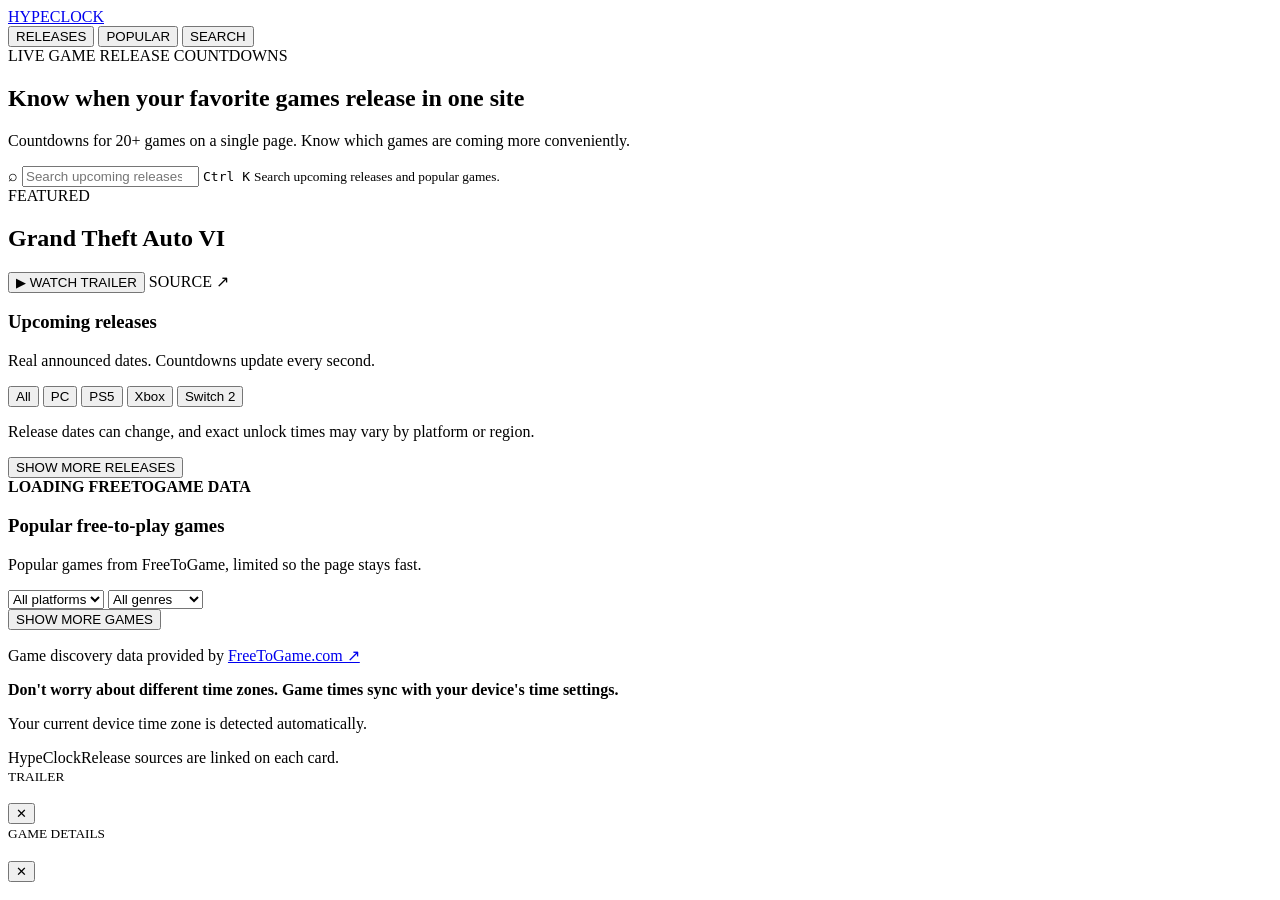
==== index.html @ dea6b1e2 "Add responsive HypeClock website" ====
<!doctype html>
<html lang="en">
<head>
<meta charset="utf-8">
<meta name="viewport" content="width=device-width,initial-scale=1,viewport-fit=cover">
<meta name="theme-color" content="#212023">
<title>HypeClock — Game Release Countdowns</title>
<meta name="description" content="Countdowns for upcoming games plus popular free-to-play games.">
<link rel="stylesheet" href="./styles.css">
</head>
<body>
<header class="topbar">
  <div class="wrap nav">
    <a class="brand" href="#top"><span class="logo"></span><span>HYPECLOCK</span></a>
    <nav>
      <button data-go="#releases">RELEASES</button>
      <button data-go="#popular">POPULAR</button>
      <button data-go="#search">SEARCH</button>
    </nav>
  </div>
</header>

<main id="top" class="wrap">
  <section class="hero">
    <div class="eyebrow">LIVE GAME RELEASE COUNTDOWNS</div>
    <h1>Know when your favorite games release in one site</h1>
    <p>Countdowns for 20+ games on a single page. Know which games are coming more conveniently.</p>
    <label class="search" id="search">
      <span>⌕</span>
      <input id="q" type="search" placeholder="Search upcoming releases or popular games…" autocomplete="off">
      <kbd>Ctrl K</kbd>
    </label>
    <small id="searchHint">Search upcoming releases and popular games.</small>
  </section>

  <section class="featured">
    <div class="decor d1"></div><div class="decor d2"></div><div class="decor d3"></div>
    <div class="featured-inner">
      <div class="pills">
        <span class="pill light">FEATURED</span>
        <span class="pill" id="featuredPlatforms"></span>
      </div>
      <h2 id="featuredTitle">Grand Theft Auto VI</h2>
      <p id="featuredDate"></p>
      <div class="timer" id="featuredTimer"></div>
      <div class="actions">
        <button class="primary" id="featuredTrailer">▶ WATCH TRAILER</button>
        <a class="secondary" id="featuredSource" target="_blank" rel="noopener">SOURCE ↗</a>
      </div>
    </div>
  </section>

  <section id="releases">
    <div class="section-head">
      <div><h3>Upcoming releases</h3><p>Real announced dates. Countdowns update every second.</p></div>
      <div class="filters" id="releaseFilters">
        <button class="active" data-filter="all">All</button>
        <button data-filter="PC">PC</button>
        <button data-filter="PlayStation 5">PS5</button>
        <button data-filter="Xbox Series X/S">Xbox</button>
        <button data-filter="Switch 2">Switch 2</button>
      </div>
    </div>
    <p class="note">Release dates can change, and exact unlock times may vary by platform or region.</p>
    <div class="release-grid" id="releaseGrid"></div>
    <div class="more-row"><button class="primary" id="releaseMore">SHOW MORE RELEASES</button></div>
  </section>

  <section id="popular">
    <div class="section-head">
      <div>
        <div class="api-line"><span id="apiDot"></span><b id="apiStatus">LOADING FREETOGAME DATA</b></div>
        <h3>Popular free-to-play games</h3>
        <p>Popular games from FreeToGame, limited so the page stays fast.</p>
      </div>
      <div class="api-controls">
        <select id="platform"><option value="all">All platforms</option><option value="windows">Windows</option><option value="browser">Browser</option></select>
        <select id="genre"><option value="">All genres</option><option>shooter</option><option>mmorpg</option><option>strategy</option><option>moba</option><option>racing</option><option>sports</option><option value="battle royale">battle royale</option></select>
      </div>
    </div>
    <div class="api-note" id="apiNote" hidden></div>
    <div class="popular-grid" id="popularGrid"><div class="skeleton"></div><div class="skeleton"></div><div class="skeleton"></div></div>
    <div class="more-row"><button class="primary" id="popularMore">SHOW MORE GAMES</button></div>
    <p class="credit">Game discovery data provided by <a href="https://www.freetogame.com/" target="_blank" rel="noopener">FreeToGame.com ↗</a></p>
  </section>

  <section class="timezone">
    <div><strong>Don't worry about different time zones. Game times sync with your device's time settings.</strong><p>Your current device time zone is detected automatically.</p></div>
    <span id="tz"></span>
  </section>
</main>

<footer class="wrap"><span>HypeClock</span><span>Release sources are linked on each card.</span></footer>

<div class="modal" id="trailerModal" aria-hidden="true">
  <div class="sheet">
    <div class="modal-head"><div><small>TRAILER</small><h3 id="trailerTitle"></h3></div><button data-close>✕</button></div>
    <div id="trailerBody"></div>
  </div>
</div>

<div class="modal" id="detailsModal" aria-hidden="true">
  <div class="sheet">
    <div class="modal-head"><div><small>GAME DETAILS</small><h3 id="detailsTitle"></h3></div><button data-close>✕</button></div>
    <div id="detailsBody"></div>
  </div>
</div>

<script src="./releases.js"></script>
<script src="./app.js"></script>
</body>
</html>
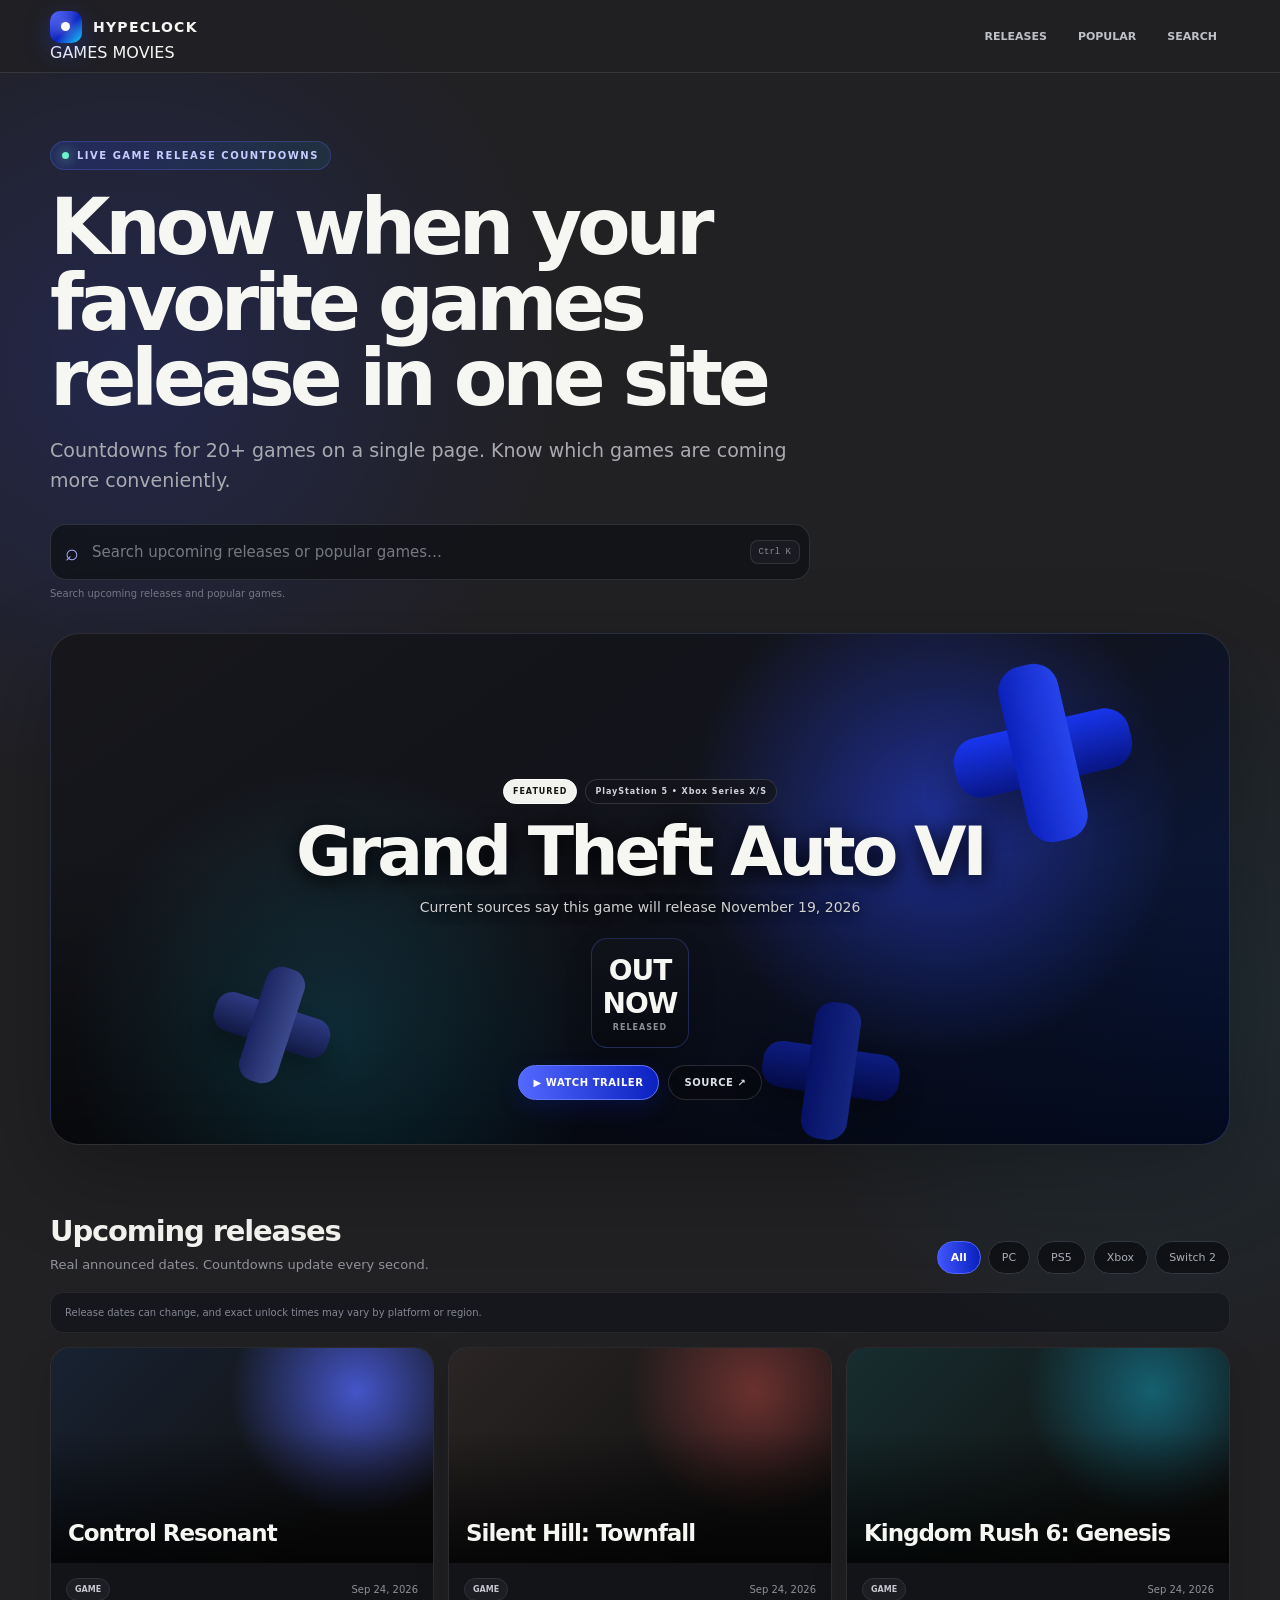
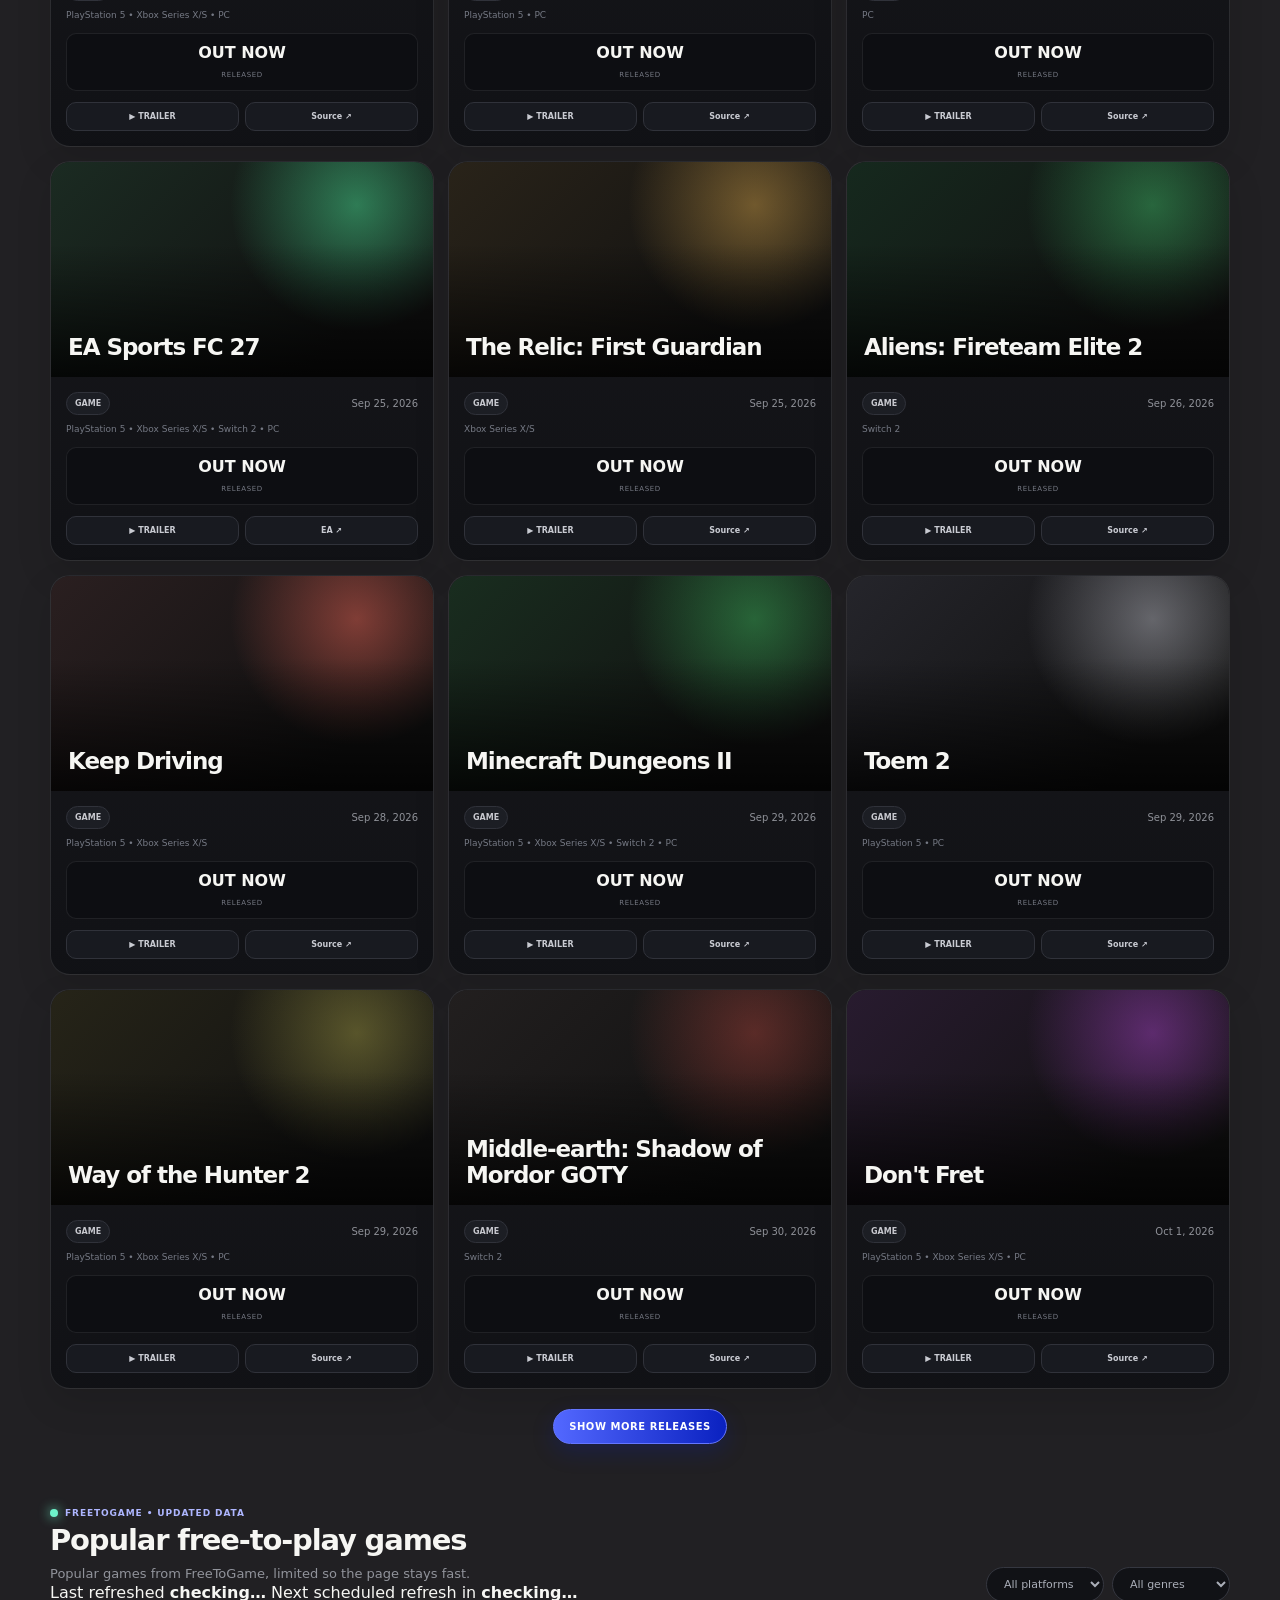
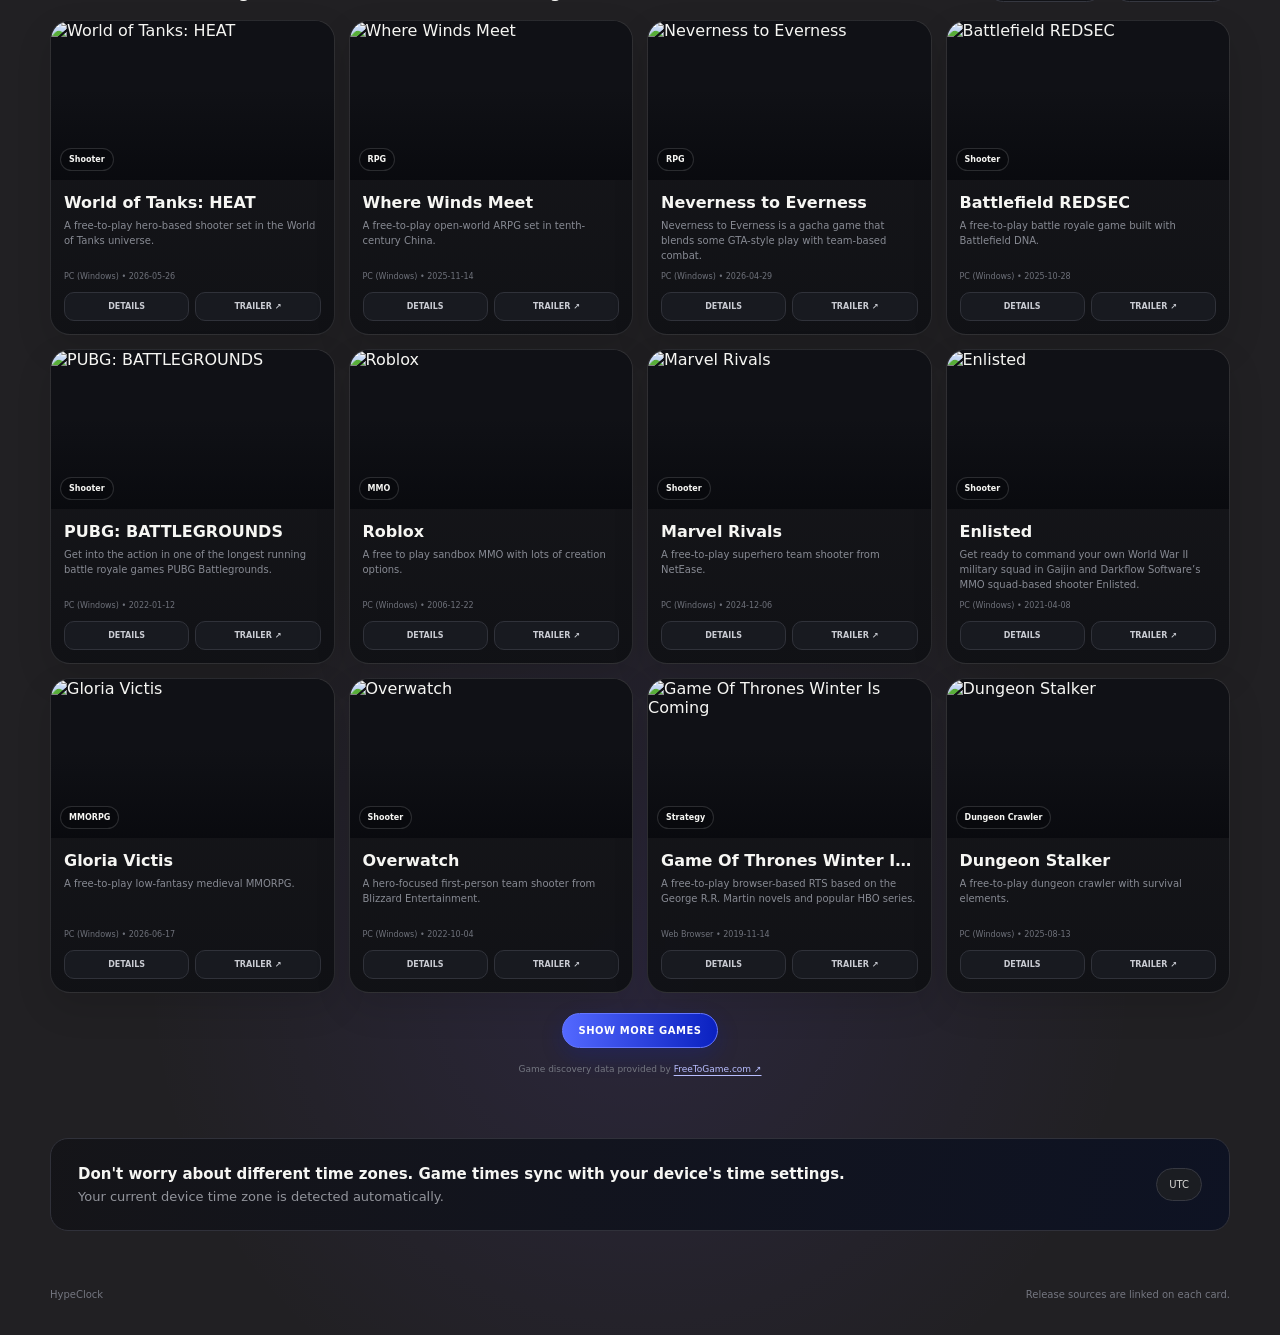
==== commit 8aea7dc0: "Add Games Movies navigation and refresh status" ====
--- a/index.html
+++ b/index.html
@@ -6,13 +6,21 @@
 <meta name="theme-color" content="#212023">
 <title>HypeClock — Game Release Countdowns</title>
 <meta name="description" content="Countdowns for upcoming games plus popular free-to-play games.">
+<link rel="icon" href="./favicon.svg" type="image/svg+xml">
 <link rel="stylesheet" href="./styles.css">
+<link rel="stylesheet" href="./enhancements.css">
 </head>
 <body>
 <header class="topbar">
   <div class="wrap nav">
-    <a class="brand" href="#top"><span class="logo"></span><span>HYPECLOCK</span></a>
-    <nav>
+    <div class="nav-identity">
+      <a class="brand" href="#top"><span class="logo"></span><span>HYPECLOCK</span></a>
+      <div class="section-switch" aria-label="HypeClock section">
+        <a class="active" href="./#top" aria-current="page">GAMES</a>
+        <a href="./movies/#top">MOVIES</a>
+      </div>
+    </div>
+    <nav class="local-nav">
       <button data-go="#releases">RELEASES</button>
       <button data-go="#popular">POPULAR</button>
       <button data-go="#search">SEARCH</button>
@@ -72,6 +80,10 @@
         <div class="api-line"><span id="apiDot"></span><b id="apiStatus">LOADING FREETOGAME DATA</b></div>
         <h3>Popular free-to-play games</h3>
         <p>Popular games from FreeToGame, limited so the page stays fast.</p>
+        <div class="refresh-status" id="refreshStatus" aria-live="polite">
+          <span>Last refreshed <b id="lastRefresh">checking…</b></span>
+          <span>Next scheduled refresh in <b id="nextRefresh">checking…</b></span>
+        </div>
       </div>
       <div class="api-controls">
         <select id="platform"><option value="all">All platforms</option><option value="windows">Windows</option><option value="browser">Browser</option></select>
@@ -108,5 +120,6 @@
 
 <script src="./releases.js"></script>
 <script src="./app.js"></script>
+<script src="./refresh.js"></script>
 </body>
 </html>
--- a/styles.css
+++ b/styles.css
@@ -0,0 +1,103 @@
+:root{
+  --bg:#212023;--panel:#15161a;--panel2:#1b1d24;--text:#f6f6f3;--muted:#9fa1a9;
+  --line:rgba(255,255,255,.105);--blue:#0A21C0;--blue2:#5368ff;--cyan:#18d4ff;--green:#6df2c9
+}
+*{box-sizing:border-box}
+html{scroll-behavior:smooth;scroll-padding-top:78px;background:var(--bg)}
+body{
+  margin:0;color:var(--text);font-family:Inter,ui-sans-serif,system-ui,-apple-system,BlinkMacSystemFont,"Segoe UI",sans-serif;
+  background:
+    radial-gradient(circle at 10% 8%,rgba(45,72,255,.18),transparent 27rem),
+    radial-gradient(circle at 90% 22%,rgba(24,212,255,.08),transparent 25rem),
+    radial-gradient(circle at 50% 92%,rgba(124,92,255,.11),transparent 31rem),
+    var(--bg);min-height:100vh;overflow-x:hidden
+}
+button,input,select{font:inherit}button{cursor:pointer}a{color:inherit;text-decoration:none}
+.wrap{width:min(1180px,calc(100% - 40px));margin:auto}
+.topbar{position:sticky;top:0;z-index:30;background:rgba(33,32,35,.84);backdrop-filter:blur(18px);border-bottom:1px solid var(--line)}
+.nav{height:72px;display:flex;align-items:center;justify-content:space-between;gap:18px}
+.brand{display:flex;align-items:center;gap:11px;font-size:14px;font-weight:900;letter-spacing:.09em}
+.logo{width:32px;height:32px;border-radius:10px;position:relative;background:linear-gradient(135deg,#5b6cff,#0A21C0 55%,#18d4ff);box-shadow:0 8px 26px rgba(45,72,255,.34)}
+.logo:after{content:"";position:absolute;width:9px;height:9px;border-radius:50%;background:#fff;left:11px;top:11px;box-shadow:0 0 14px #fff}
+nav{display:flex;gap:5px}nav button{border:1px solid transparent;background:transparent;color:#bfc1c8;border-radius:999px;padding:9px 12px;font-size:11px;font-weight:850}
+nav button:hover{border-color:#44464e;color:#fff;background:rgba(255,255,255,.03)}
+
+.hero{padding:68px 0 34px;max-width:980px}
+.eyebrow{display:inline-flex;align-items:center;gap:8px;padding:8px 11px;border:1px solid rgba(93,112,255,.28);border-radius:999px;background:linear-gradient(90deg,rgba(45,72,255,.18),rgba(24,212,255,.08));font-size:10px;font-weight:900;letter-spacing:.15em;color:#c7cbff}
+.eyebrow:before{content:"";width:7px;height:7px;border-radius:50%;background:var(--green);box-shadow:0 0 13px var(--green)}
+.hero h1{font-size:clamp(44px,6.4vw,78px);line-height:.97;letter-spacing:-.065em;margin:20px 0 18px;font-weight:690;text-wrap:balance}
+.hero>p{font-size:clamp(15px,1.8vw,19px);line-height:1.6;color:#aaaab1;max-width:740px;margin:0}
+.search{margin-top:28px;max-width:760px;display:flex;align-items:center;gap:11px;border:1px solid rgba(255,255,255,.12);background:rgba(13,14,18,.66);padding:8px 9px 8px 14px;border-radius:16px;transition:.2s}
+.search:focus-within{border-color:#5a6df0;box-shadow:0 0 0 4px rgba(83,104,255,.11)}
+.search>span{font-size:23px;color:#aeb6ff}.search input{flex:1;min-width:0;border:0;outline:0;background:transparent;color:#fff;padding:10px 2px;font-size:15px}.search input::placeholder{color:#767982}
+.search kbd{font-size:9px;color:#878a94;border:1px solid var(--line);border-radius:8px;padding:6px 8px;background:#191b21}
+#searchHint{display:block;margin-top:8px;color:#777a84;font-size:10px}
+
+.featured{position:relative;overflow:hidden;min-height:510px;border:1px solid var(--line);border-radius:29px;background:linear-gradient(145deg,#17171b,#11131a 50%,#071847);box-shadow:0 30px 90px rgba(0,0,0,.27)}
+.featured:before{content:"";position:absolute;inset:0;background:radial-gradient(circle at 75% 35%,rgba(45,72,255,.5),transparent 26%),radial-gradient(circle at 24% 78%,rgba(24,212,255,.15),transparent 27%),linear-gradient(180deg,transparent 43%,rgba(0,0,0,.58))}
+.decor{position:absolute;width:160px;height:54px;border-radius:22px;background:linear-gradient(180deg,#1a39ff,#07158a);box-shadow:0 20px 35px rgba(0,0,0,.32);opacity:.9}
+.decor:before{content:"";position:absolute;left:53px;top:-53px;width:54px;height:160px;border-radius:22px;background:linear-gradient(90deg,#0c22c7,#294aff)}
+.d1{right:9%;top:18%;transform:rotate(-13deg) scale(1.12)}.d2{left:12%;bottom:18%;transform:rotate(18deg) scale(.74);filter:grayscale(.6)}.d3{right:27%;bottom:9%;transform:rotate(8deg) scale(.86);filter:brightness(.55)}
+.featured-inner{position:relative;z-index:2;min-height:510px;padding:50px 30px 44px;display:flex;flex-direction:column;justify-content:flex-end;align-items:center;text-align:center}
+.pills{display:flex;gap:8px;justify-content:center;flex-wrap:wrap}.pill{font-size:8px;font-weight:900;letter-spacing:.12em;border:1px solid rgba(255,255,255,.13);background:rgba(20,21,26,.75);color:#d1d3dc;padding:7px 9px;border-radius:999px}.pill.light{background:#f2f2ef;color:#151515;border-color:#fff}
+.featured h2{font-size:clamp(40px,5.3vw,68px);letter-spacing:-.058em;line-height:1;margin:14px 0 13px;text-shadow:0 4px 22px #000}
+#featuredDate{margin:0 0 23px;color:#d1d1d0;font-size:14px;text-shadow:0 2px 12px #000}
+.timer{display:flex;gap:9px;justify-content:center;flex-wrap:wrap}
+.time{width:98px;padding:15px 10px;border-radius:16px;border:1px solid rgba(95,115,255,.27);background:linear-gradient(180deg,rgba(17,19,28,.92),rgba(8,10,16,.88));box-shadow:0 12px 28px rgba(0,0,0,.16)}
+.time b{display:block;font-size:28px;letter-spacing:-.04em;font-variant-numeric:tabular-nums}.time span{display:block;margin-top:3px;font-size:8px;letter-spacing:.13em;color:#8d8f97;font-weight:900;text-transform:uppercase}
+.actions{display:flex;gap:9px;justify-content:center;flex-wrap:wrap;margin-top:17px}
+.primary,.secondary{border-radius:999px;padding:11px 15px;font-size:10px;font-weight:900;letter-spacing:.055em}
+.primary{border:1px solid #6476ff;color:#fff;background:linear-gradient(90deg,#5368ff,#0A21C0);box-shadow:0 8px 22px rgba(10,33,192,.22)}
+.secondary{border:1px solid rgba(255,255,255,.14);background:rgba(8,9,13,.55);color:#dddfe6}.primary:hover,.secondary:hover{filter:brightness(1.12);transform:translateY(-1px)}
+
+.section-head{display:flex;justify-content:space-between;align-items:end;gap:20px;margin:64px 0 18px}
+.section-head h3{font-size:29px;letter-spacing:-.04em;margin:5px 0 0}.section-head p{font-size:13px;color:#91939b;margin:7px 0 0;line-height:1.5}
+.filters{display:flex;gap:7px;flex-wrap:wrap;justify-content:flex-end}.filters button,.api-controls select{border:1px solid #353740;background:#111216;color:#aaaeb8;border-radius:999px;padding:9px 13px;font-size:11px}
+.filters button.active{background:linear-gradient(90deg,#4157ff,#0A21C0);border-color:#5368ff;color:#fff;font-weight:850}
+.note,.api-note{margin:0 0 14px;padding:12px 14px;border-radius:13px;background:rgba(9,11,18,.4);border:1px solid rgba(255,255,255,.07);color:#858894;font-size:10px;line-height:1.5}
+
+.release-grid{display:grid;grid-template-columns:repeat(3,1fr);gap:14px}
+.release-card,.game-card{overflow:hidden;border-radius:20px;border:1px solid var(--line);background:linear-gradient(180deg,rgba(23,23,27,.97),rgba(16,17,21,.97));box-shadow:0 14px 36px rgba(0,0,0,.12);transition:.22s ease}
+.release-card:hover,.game-card:hover{transform:translateY(-5px);border-color:rgba(83,104,255,.48);box-shadow:0 22px 52px rgba(0,0,0,.22)}
+.cover{aspect-ratio:16/9;position:relative;display:flex;align-items:flex-end;padding:17px;overflow:hidden;background:radial-gradient(circle at 80% 20%,var(--b),transparent 36%),linear-gradient(135deg,var(--a),#111 78%)}
+.cover:after{content:"";position:absolute;inset:0;background:linear-gradient(to top,rgba(0,0,0,.78),transparent 62%)}.cover h4{position:relative;z-index:1;margin:0;font-size:23px;letter-spacing:-.045em}
+.card-body{padding:15px}.card-top{display:flex;align-items:center;justify-content:space-between;gap:10px;color:#8f9198;font-size:10px}.tag{font-size:8px;border:1px solid #30323a;background:#1c1e24;color:#c7c8ce;padding:6px 8px;border-radius:999px;font-weight:900}.platforms{margin-top:9px;color:#757984;font-size:9px;white-space:nowrap;overflow:hidden;text-overflow:ellipsis}
+.mini-timer{display:grid;grid-template-columns:repeat(4,1fr);gap:5px;margin-top:13px}.mini{padding:9px 4px;text-align:center;border:1px solid rgba(255,255,255,.08);background:#0d0e12;border-radius:10px}.mini b{display:block;font-size:16px}.mini span{font-size:7px;color:#767984;text-transform:uppercase;letter-spacing:.09em}
+.card-actions,.game-actions{display:grid;grid-template-columns:1fr 1fr;gap:6px;margin-top:11px}.card-actions button,.card-actions a,.game-actions button,.game-actions a{border:1px solid #30323a;background:#181a20;color:#c9cbd2;border-radius:10px;padding:9px 7px;text-align:center;font-size:8px;font-weight:900}.card-actions button:hover,.card-actions a:hover,.game-actions button:hover,.game-actions a:hover{border-color:#5368ff;background:#151d43;color:#fff}
+.more-row{display:flex;justify-content:center;margin-top:20px}
+
+.api-line{display:flex;align-items:center;gap:7px;font-size:9px;letter-spacing:.1em;color:#aeb6ff}.api-line span{width:8px;height:8px;border-radius:50%;background:#f1bd64;box-shadow:0 0 12px rgba(241,189,100,.7)}.api-line span.ok{background:var(--green);box-shadow:0 0 12px var(--green)}.api-controls{display:flex;gap:8px;flex-wrap:wrap}
+.popular-grid{display:grid;grid-template-columns:repeat(4,1fr);gap:14px}.thumb{position:relative;aspect-ratio:16/9;overflow:hidden;background:#101116}.thumb img{width:100%;height:100%;object-fit:cover;display:block;transition:.3s}.game-card:hover .thumb img{transform:scale(1.045)}.thumb:after{content:"";position:absolute;inset:0;background:linear-gradient(to top,rgba(7,8,12,.72),transparent 58%)}.genre{position:absolute;left:9px;bottom:9px;z-index:2;font-size:8px;font-weight:900;padding:6px 8px;border:1px solid rgba(255,255,255,.14);background:rgba(8,9,13,.78);border-radius:999px}
+.game-body{padding:13px}.game-body h4{font-size:16px;margin:0 0 6px;white-space:nowrap;overflow:hidden;text-overflow:ellipsis}.game-body p{font-size:10px;color:#878a93;line-height:1.5;margin:0;min-height:45px;display:-webkit-box;-webkit-line-clamp:3;-webkit-box-orient:vertical;overflow:hidden}.game-meta{margin-top:9px;color:#6e717a;font-size:8px}
+.skeleton{min-height:250px;border-radius:20px;border:1px solid var(--line);background:linear-gradient(110deg,#15161a 8%,#202127 18%,#15161a 33%);background-size:200% 100%;animation:shimmer 1.3s linear infinite}@keyframes shimmer{to{background-position:-200% 0}}
+.credit{text-align:center;color:#747781;font-size:9px;margin:16px 0 0}.credit a{color:#b8beff;text-decoration:underline;text-underline-offset:3px}
+
+.timezone{margin:64px 0 58px;padding:26px 27px;border-radius:18px;border:1px solid #30313a;background:linear-gradient(100deg,rgba(20,20,24,.95),rgba(13,18,35,.95));display:flex;gap:20px;align-items:center;justify-content:space-between}.timezone strong{display:block;font-size:15px}.timezone p{color:#92949b;font-size:13px;margin:6px 0 0}.timezone>span{border:1px solid #363841;background:#1b1d22;color:#d6d6d3;padding:10px 12px;border-radius:999px;font-size:10px;white-space:nowrap}
+footer{padding-bottom:35px;display:flex;justify-content:space-between;gap:16px;flex-wrap:wrap;color:#747680;font-size:10px}
+
+.modal{position:fixed;inset:0;z-index:80;display:none;align-items:center;justify-content:center;padding:18px;background:rgba(0,0,0,.82);backdrop-filter:blur(11px)}.modal.show{display:flex}.sheet{width:min(760px,100%);max-height:88vh;overflow:auto;border:1px solid #343641;border-radius:22px;background:#111216;padding:20px;box-shadow:0 28px 90px rgba(0,0,0,.58)}.modal-head{display:flex;justify-content:space-between;align-items:flex-start;gap:16px;margin-bottom:16px}.modal-head small{font-size:8px;color:#7f8aff;font-weight:900;letter-spacing:.14em}.modal-head h3{margin:3px 0 0;font-size:24px}.modal-head button{width:36px;height:36px;border-radius:50%;border:1px solid #393b45;background:#191a20;color:#fff}.video{position:relative;padding-top:56.25%;overflow:hidden;border-radius:14px;background:#050506}.video iframe{position:absolute;inset:0;width:100%;height:100%;border:0}.fallback{padding:24px;text-align:center;border:1px dashed #3c3e48;border-radius:14px;color:#9699a4;line-height:1.6}.detail-grid{display:grid;grid-template-columns:220px 1fr;gap:17px}.detail-grid img{width:100%;border-radius:13px}.detail-copy{color:#9ca0aa;font-size:12px;line-height:1.6}.detail-copy a{display:inline-block;margin-top:8px;padding:9px 12px;border-radius:999px;background:#1e33cc;border:1px solid #5368ff;color:#fff;font-size:9px;font-weight:900}
+
+@media(max-width:980px){.popular-grid{grid-template-columns:repeat(3,1fr)}}
+@media(max-width:850px){
+  .release-grid,.popular-grid{grid-template-columns:1fr 1fr}
+  .section-head{align-items:flex-start;flex-direction:column}.filters,.api-controls{justify-content:flex-start}
+}
+@media(max-width:620px){
+  html{scroll-padding-top:66px}.wrap{width:min(100% - 22px,1180px)}
+  .nav{height:64px}.brand{font-size:12px}.logo{width:28px;height:28px}.logo:after{left:10px;top:10px;width:8px;height:8px}
+  nav{gap:2px}nav button{font-size:9px;padding:8px 8px}nav button:nth-child(2){display:none}
+  .hero{padding:40px 0 24px}.eyebrow{font-size:8px;padding:7px 9px}.hero h1{font-size:clamp(37px,12vw,50px);line-height:1.01;margin-top:17px}.hero>p{font-size:14px}.search{margin-top:21px;padding:6px 8px 6px 11px}.search input{font-size:16px}.search kbd{display:none}
+  .featured{min-height:500px;border-radius:23px}.featured-inner{min-height:500px;padding:28px 13px 25px}.featured h2{font-size:clamp(36px,12vw,52px)}#featuredDate{font-size:12px;line-height:1.45;max-width:95%}
+  .timer{gap:7px;width:100%}.time{width:calc(50% - 4px);padding:13px 8px}.time b{font-size:24px}
+  .actions{width:100%}.actions>*{flex:1;min-width:0;padding-left:8px;padding-right:8px}.d1{right:-12%;top:17%;transform:rotate(-13deg) scale(.85)}.d2{display:none}.d3{right:6%;bottom:14%;transform:rotate(8deg) scale(.62)}
+  .section-head{margin:48px 0 15px}.section-head h3{font-size:24px}.section-head p{font-size:12px}
+  .filters{width:calc(100vw - 22px);overflow-x:auto;flex-wrap:nowrap;padding-bottom:4px;scrollbar-width:none}.filters::-webkit-scrollbar{display:none}.filters button{flex:0 0 auto}
+  .release-grid,.popular-grid{grid-template-columns:1fr;gap:12px}.release-card,.game-card{border-radius:18px}.cover h4{font-size:21px}
+  .api-controls{width:100%;display:grid;grid-template-columns:1fr 1fr}.api-controls select{width:100%;min-width:0}
+  .timezone{flex-direction:column;align-items:flex-start;padding:21px 18px;margin:52px 0 43px}.timezone strong{font-size:14px}.timezone p{font-size:12px}.timezone>span{white-space:normal;max-width:100%}
+  footer{font-size:9px;line-height:1.5}
+  .modal{align-items:flex-end;padding:8px}.sheet{width:100%;max-height:92dvh;border-radius:22px 22px 10px 10px;padding:17px 13px}.detail-grid{grid-template-columns:1fr}.detail-grid img{width:100%}
+}
+@media(max-width:380px){
+  nav button{font-size:8px;padding:7px 6px}.hero h1{font-size:35px}.actions{display:grid;grid-template-columns:1fr}.api-controls{grid-template-columns:1fr}
+}
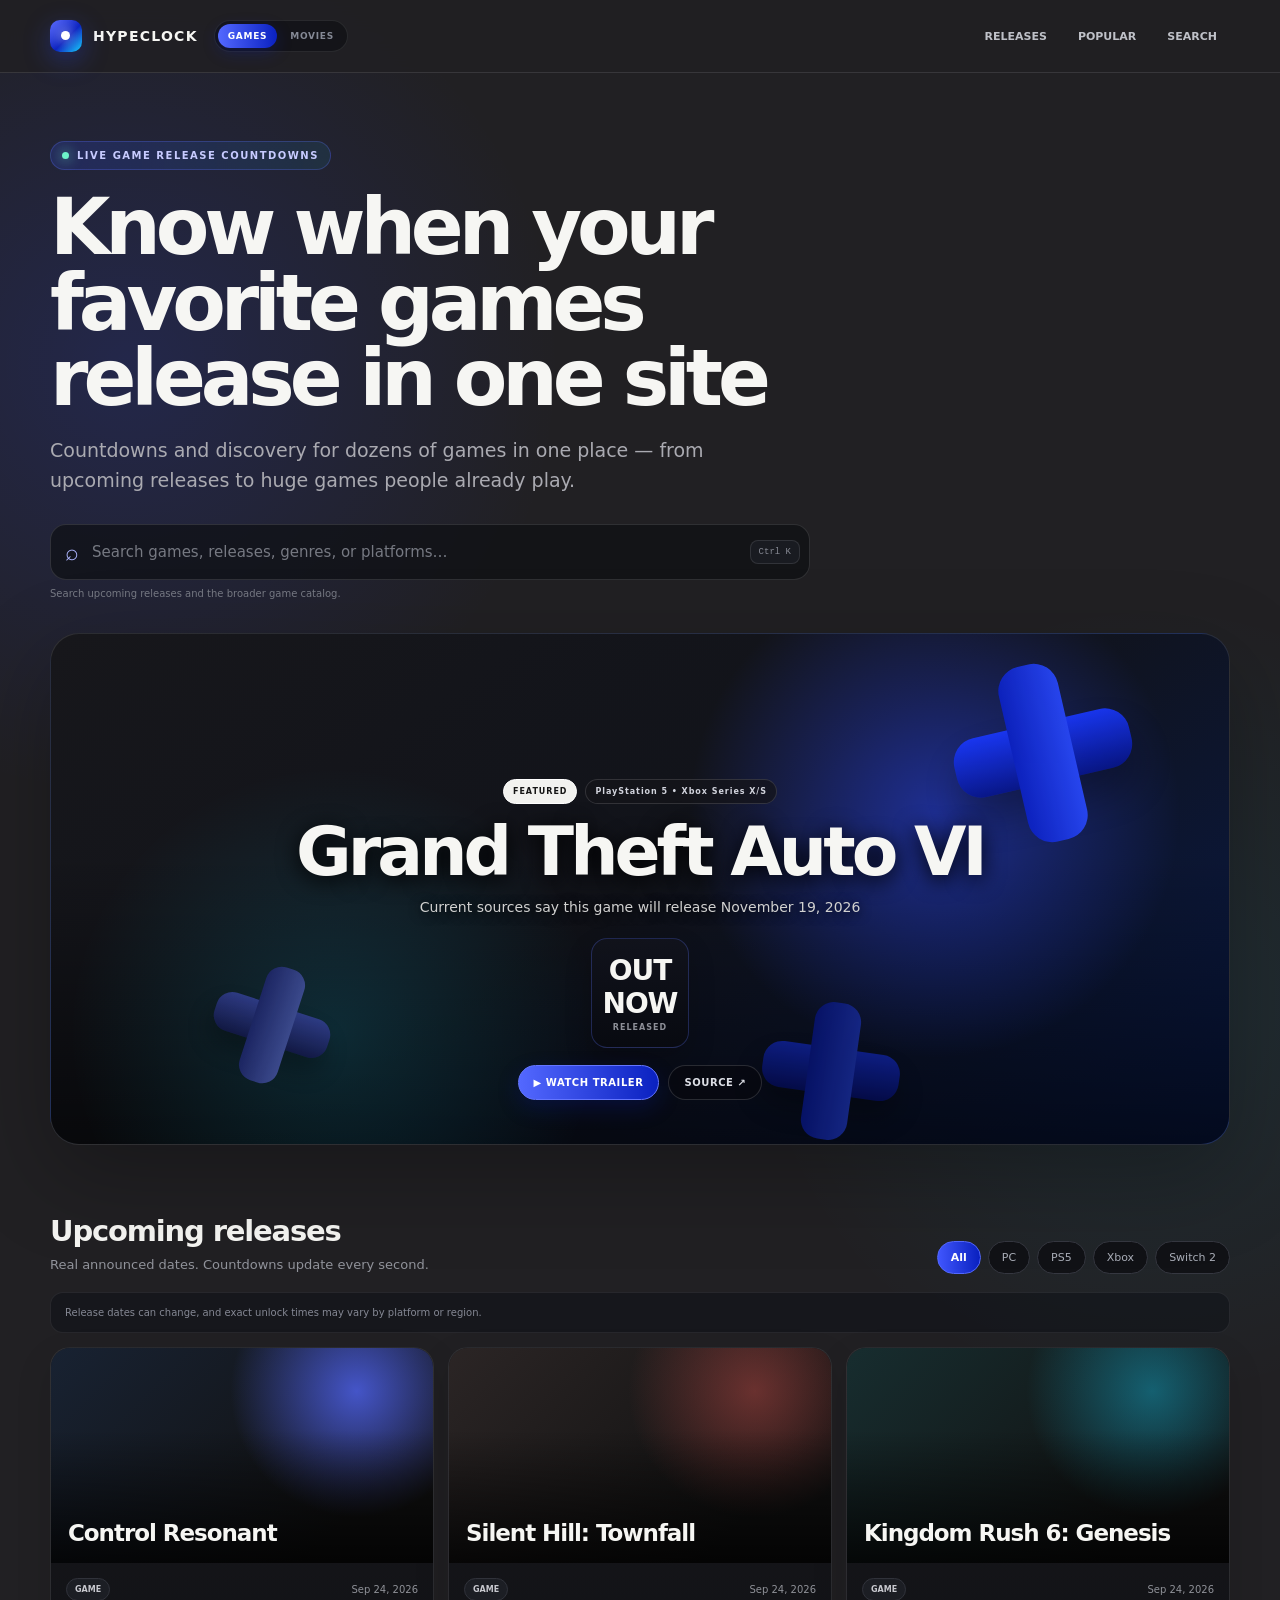
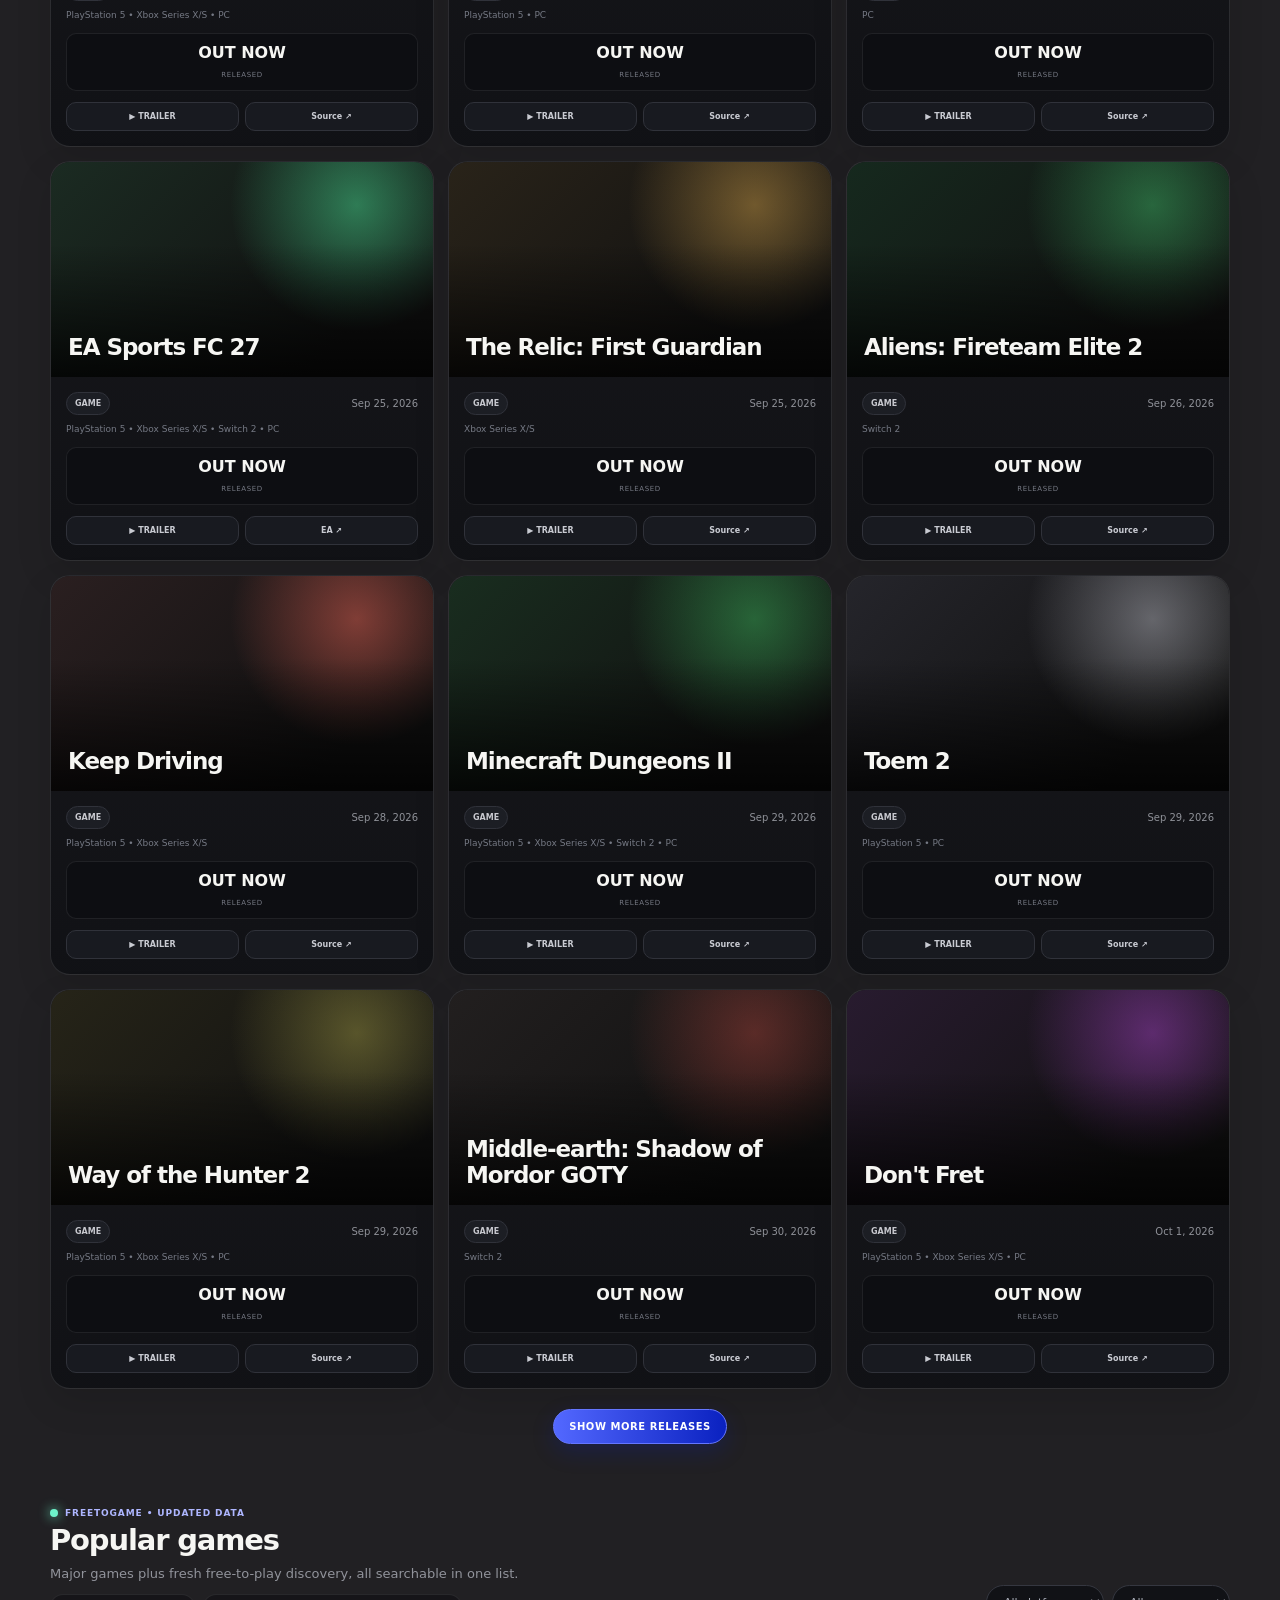
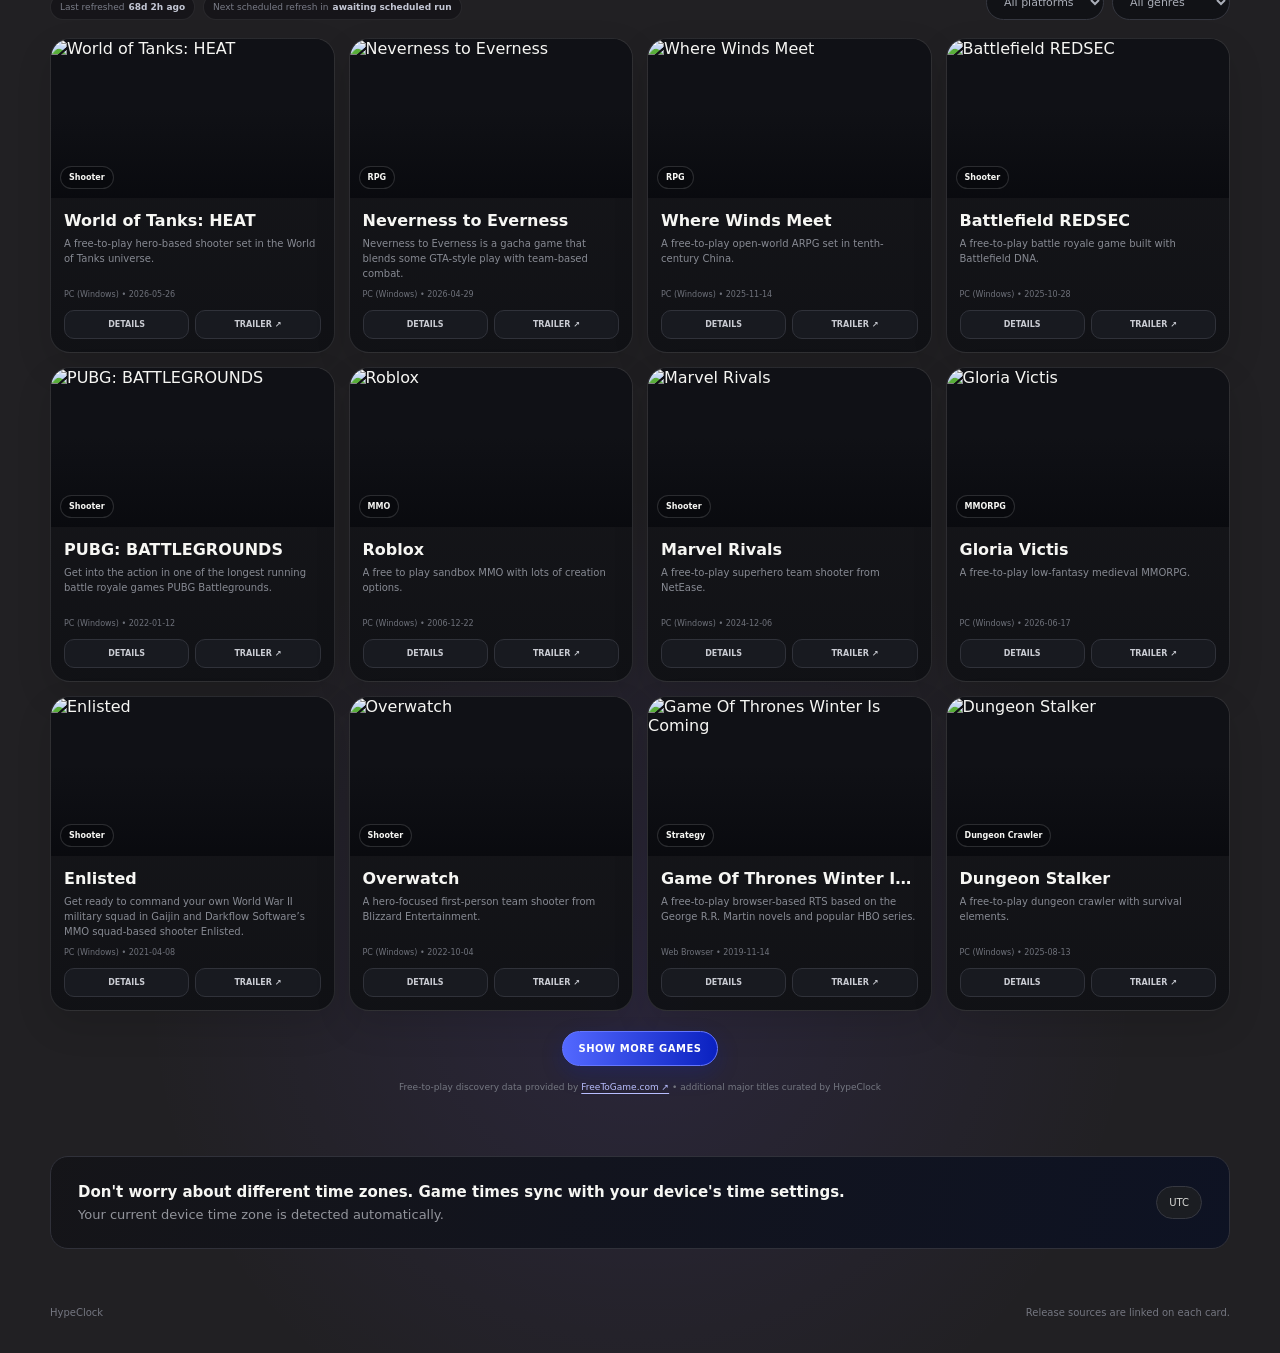
==== commit acbaeaa0: "Expand game catalog messaging and filters" ====
--- a/index.html
+++ b/index.html
@@ -32,13 +32,13 @@
   <section class="hero">
     <div class="eyebrow">LIVE GAME RELEASE COUNTDOWNS</div>
     <h1>Know when your favorite games release in one site</h1>
-    <p>Countdowns for 20+ games on a single page. Know which games are coming more conveniently.</p>
+    <p>Countdowns and discovery for dozens of games in one place — from upcoming releases to huge games people already play.</p>
     <label class="search" id="search">
       <span>⌕</span>
-      <input id="q" type="search" placeholder="Search upcoming releases or popular games…" autocomplete="off">
+      <input id="q" type="search" placeholder="Search games, releases, genres, or platforms…" autocomplete="off">
       <kbd>Ctrl K</kbd>
     </label>
-    <small id="searchHint">Search upcoming releases and popular games.</small>
+    <small id="searchHint">Search upcoming releases and the broader game catalog.</small>
   </section>
 
   <section class="featured">
@@ -77,23 +77,23 @@
   <section id="popular">
     <div class="section-head">
       <div>
-        <div class="api-line"><span id="apiDot"></span><b id="apiStatus">LOADING FREETOGAME DATA</b></div>
-        <h3>Popular free-to-play games</h3>
-        <p>Popular games from FreeToGame, limited so the page stays fast.</p>
+        <div class="api-line"><span id="apiDot"></span><b id="apiStatus">LOADING GAME LIST</b></div>
+        <h3>Popular games</h3>
+        <p>Major games plus fresh free-to-play discovery, all searchable in one list.</p>
         <div class="refresh-status" id="refreshStatus" aria-live="polite">
           <span>Last refreshed <b id="lastRefresh">checking…</b></span>
           <span>Next scheduled refresh in <b id="nextRefresh">checking…</b></span>
         </div>
       </div>
       <div class="api-controls">
-        <select id="platform"><option value="all">All platforms</option><option value="windows">Windows</option><option value="browser">Browser</option></select>
-        <select id="genre"><option value="">All genres</option><option>shooter</option><option>mmorpg</option><option>strategy</option><option>moba</option><option>racing</option><option>sports</option><option value="battle royale">battle royale</option></select>
+        <select id="platform"><option value="all">All platforms</option><option value="windows">PC</option><option value="console">Console</option><option value="mobile">Mobile</option><option value="browser">Browser</option></select>
+        <select id="genre"><option value="">All genres</option><option>action</option><option>rpg</option><option>shooter</option><option>sandbox</option><option>simulation</option><option>strategy</option><option>moba</option><option>racing</option><option>sports</option><option>party</option><option value="battle royale">battle royale</option></select>
       </div>
     </div>
     <div class="api-note" id="apiNote" hidden></div>
     <div class="popular-grid" id="popularGrid"><div class="skeleton"></div><div class="skeleton"></div><div class="skeleton"></div></div>
     <div class="more-row"><button class="primary" id="popularMore">SHOW MORE GAMES</button></div>
-    <p class="credit">Game discovery data provided by <a href="https://www.freetogame.com/" target="_blank" rel="noopener">FreeToGame.com ↗</a></p>
+    <p class="credit">Free-to-play discovery data provided by <a href="https://www.freetogame.com/" target="_blank" rel="noopener">FreeToGame.com ↗</a> • additional major titles curated by HypeClock</p>
   </section>
 
   <section class="timezone">
--- a/enhancements.css
+++ b/enhancements.css
@@ -0,0 +1,23 @@
+.nav-identity{display:flex;align-items:center;gap:16px;min-width:0}
+.section-switch{display:flex;align-items:center;gap:3px;padding:3px;border:1px solid rgba(255,255,255,.09);background:rgba(12,13,17,.55);border-radius:999px}
+.section-switch a{padding:7px 10px;border-radius:999px;font-size:9px;font-weight:900;letter-spacing:.08em;color:#858995;transition:.18s ease}
+.section-switch a:hover{color:#fff;background:rgba(255,255,255,.045)}
+.section-switch a.active{color:#fff;background:linear-gradient(90deg,#5368ff,#0A21C0);box-shadow:0 5px 16px rgba(10,33,192,.25)}
+.refresh-status{display:flex;gap:8px;flex-wrap:wrap;margin-top:11px}
+.refresh-status span{display:inline-flex;align-items:center;gap:4px;padding:7px 9px;border-radius:999px;border:1px solid rgba(255,255,255,.08);background:rgba(10,11,15,.45);font-size:9px;color:#797c87}
+.refresh-status b{color:#c3c7d4;font-weight:800}
+@media(max-width:760px){
+  .nav{align-items:center}
+  .nav-identity{gap:8px}
+  .section-switch a{padding:7px 8px;font-size:8px}
+  .local-nav button[data-go="#search"]{display:none}
+}
+@media(max-width:540px){
+  .nav{height:auto;min-height:64px;padding:8px 0;gap:8px}
+  .nav-identity{flex:1;justify-content:space-between}
+  .section-switch{flex-shrink:0}
+  .local-nav{display:none}
+  .brand>span:last-child{display:none}
+  .refresh-status{gap:6px}
+  .refresh-status span{font-size:8px;line-height:1.35}
+}
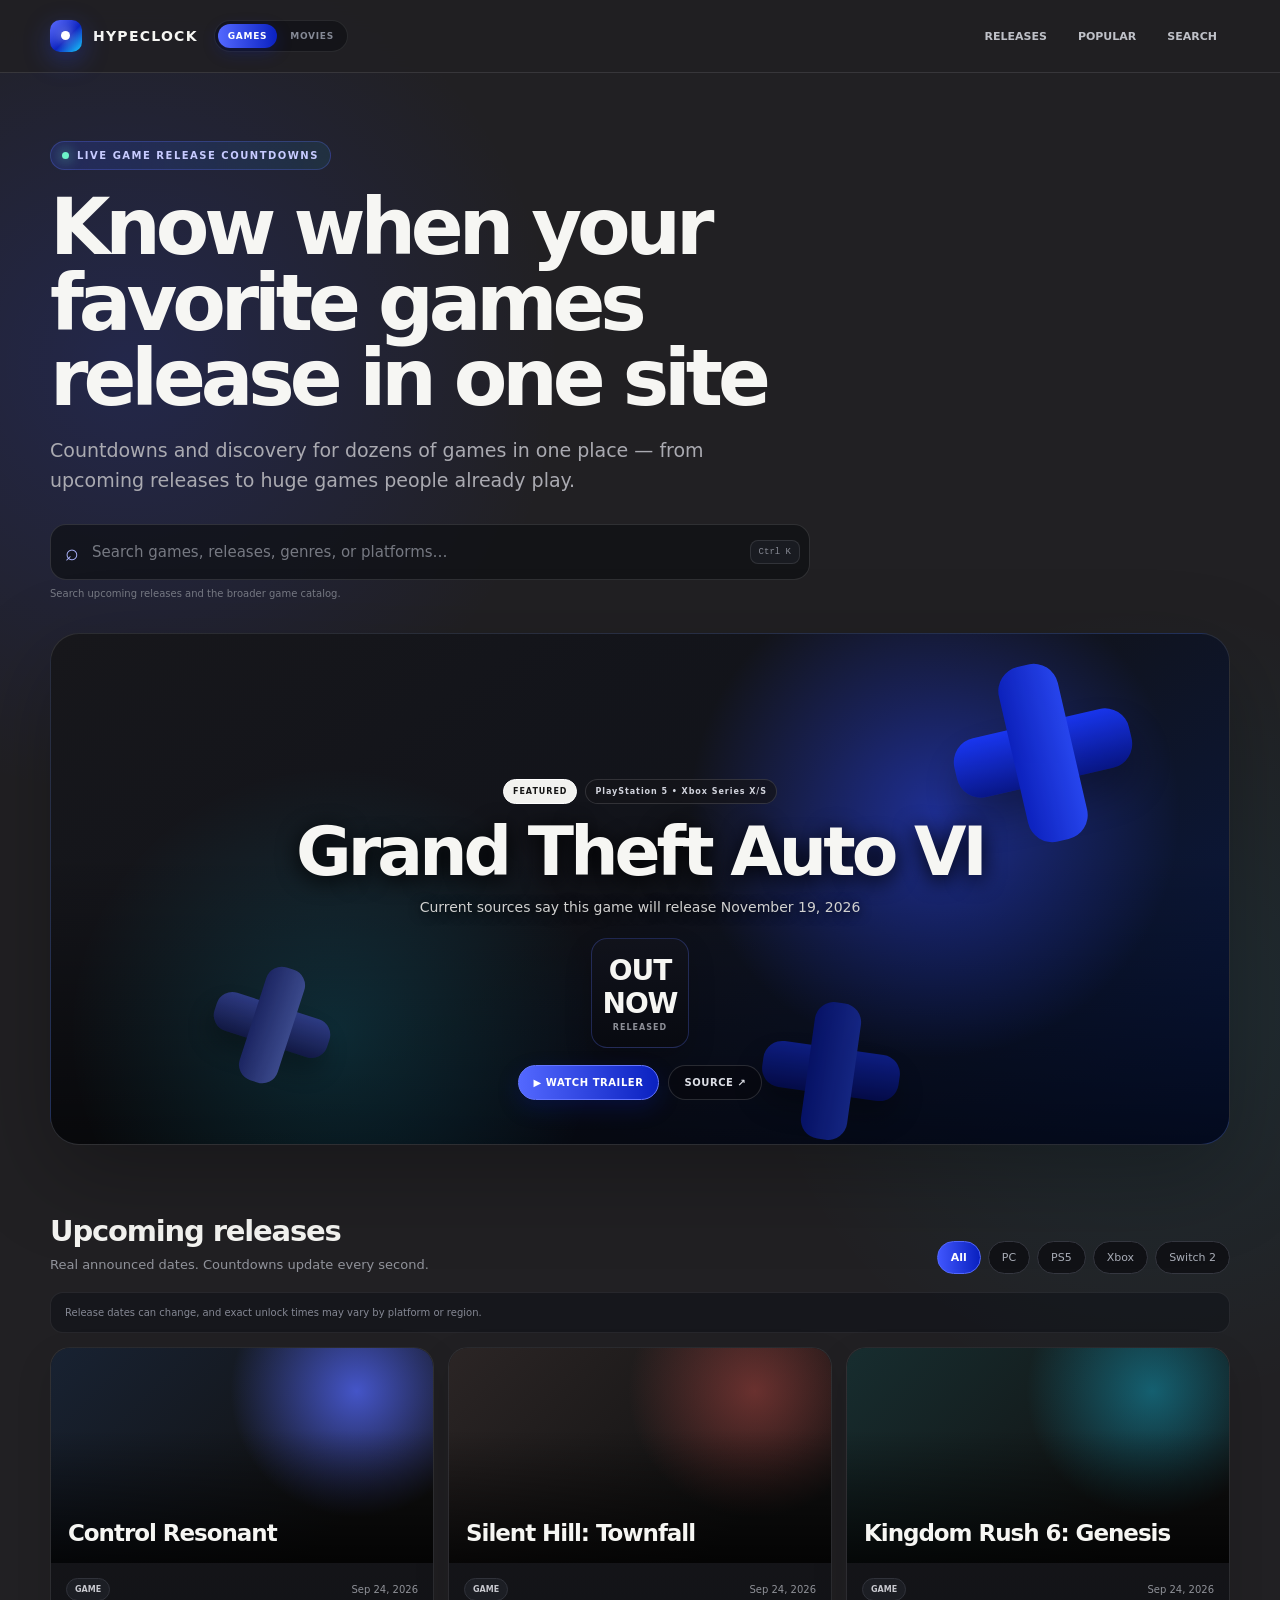
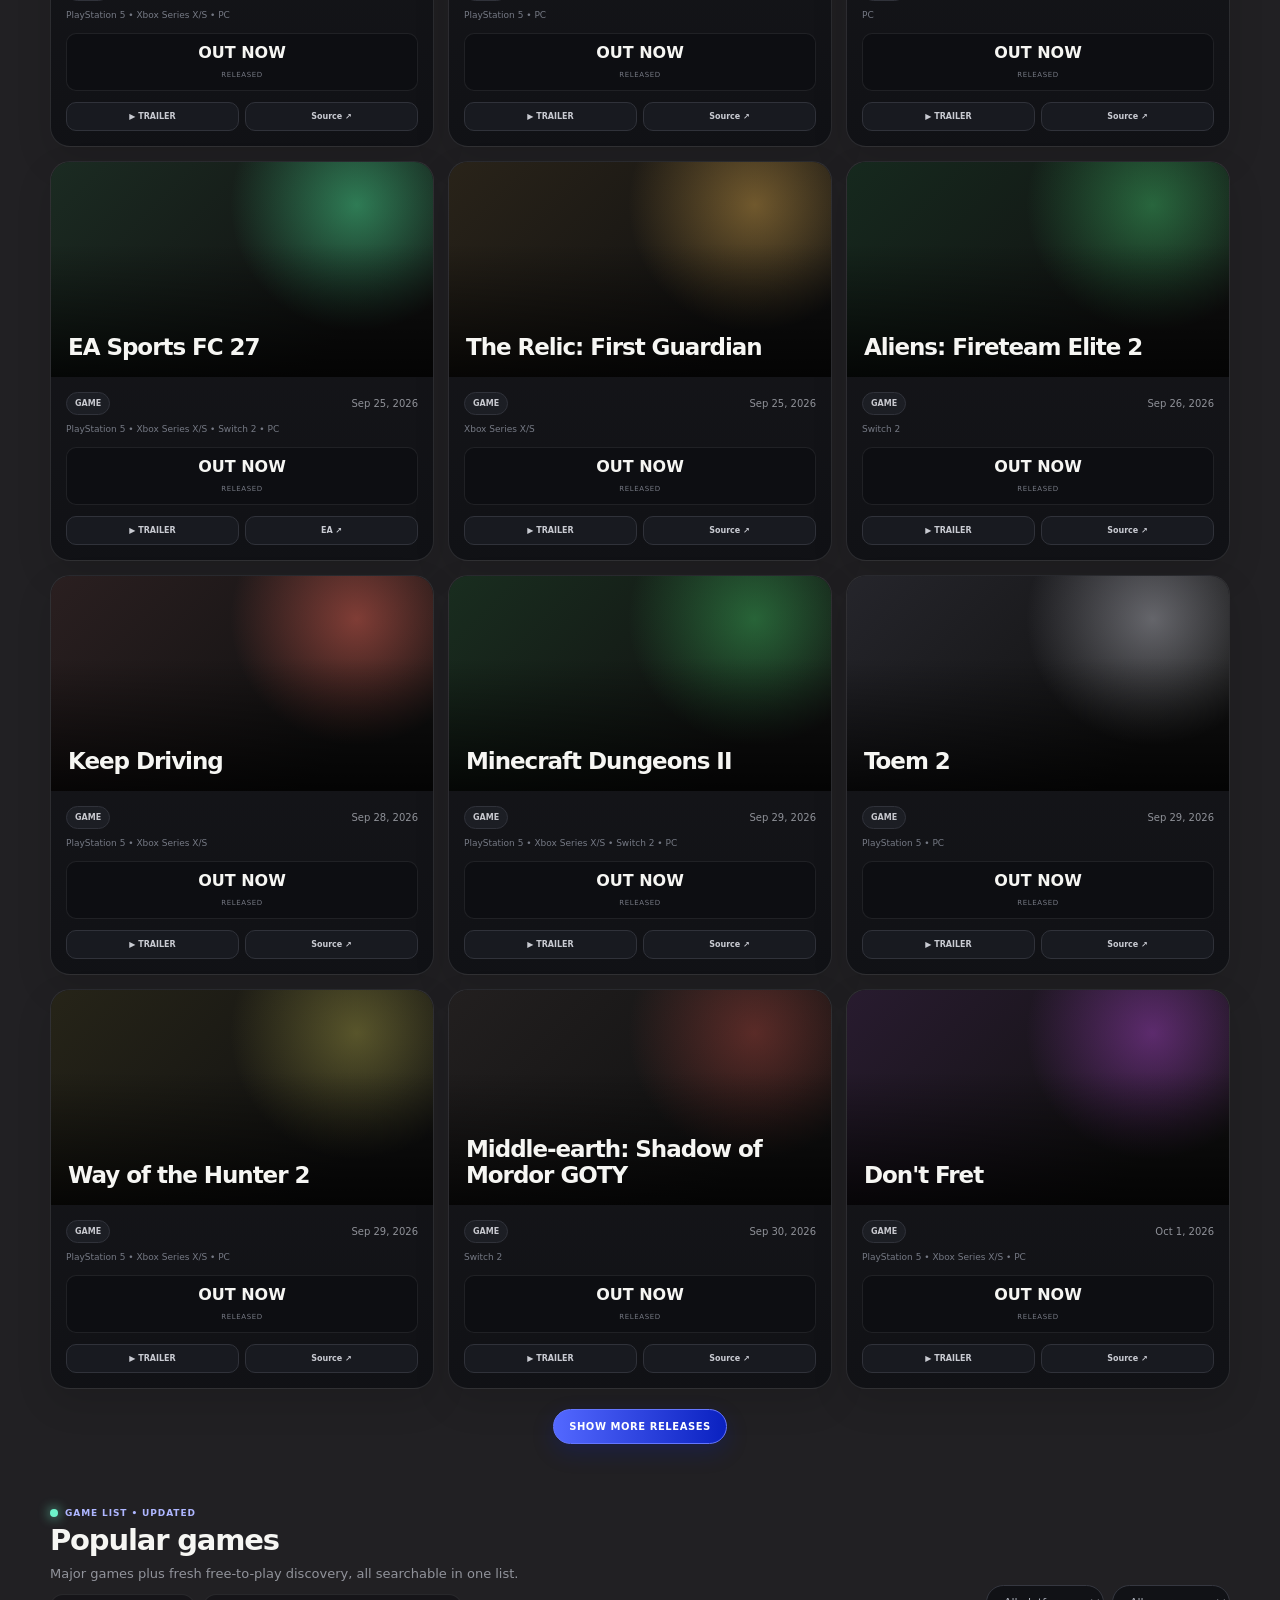
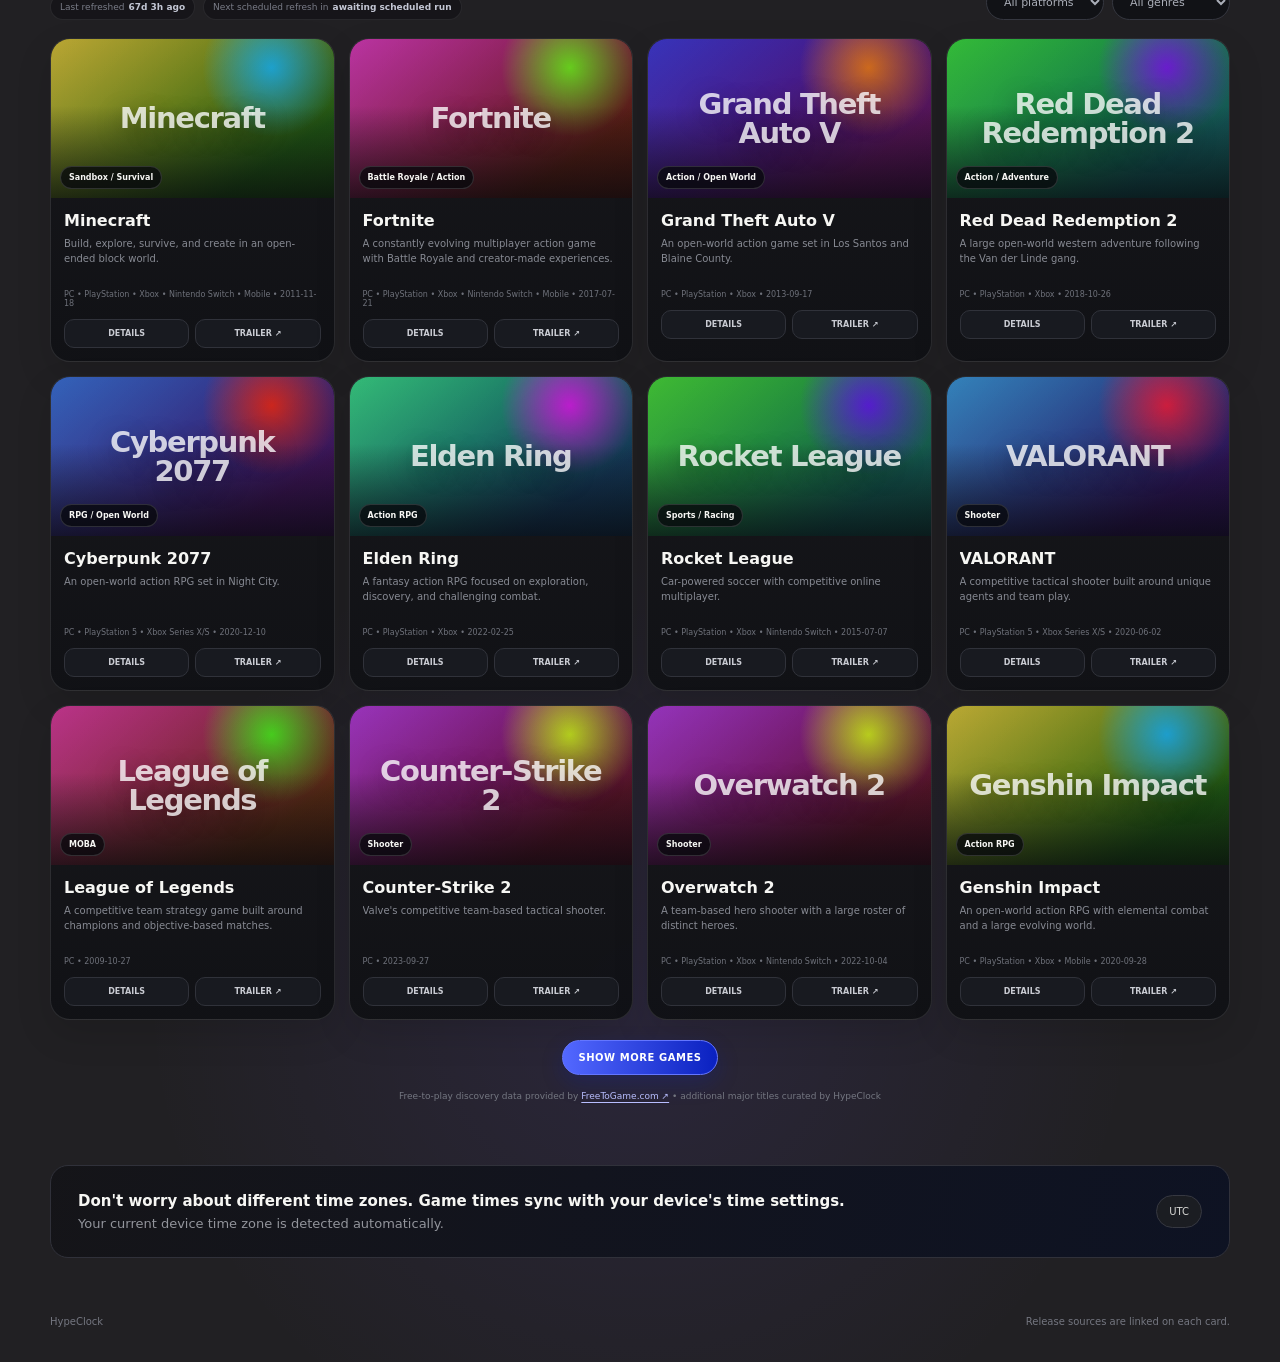
==== commit 259bb76b: "Bust game-page cache after catalog expansion" ====
--- a/index.html
+++ b/index.html
@@ -7,8 +7,8 @@
 <title>HypeClock — Game Release Countdowns</title>
 <meta name="description" content="Countdowns for upcoming games plus popular free-to-play games.">
 <link rel="icon" href="./favicon.svg" type="image/svg+xml">
-<link rel="stylesheet" href="./styles.css">
-<link rel="stylesheet" href="./enhancements.css">
+<link rel="stylesheet" href="./styles.css?v=3">
+<link rel="stylesheet" href="./enhancements.css?v=3">
 </head>
 <body>
 <header class="topbar">
@@ -119,7 +119,7 @@
 </div>
 
 <script src="./releases.js"></script>
-<script src="./app.js"></script>
-<script src="./refresh.js"></script>
+<script src="./app.js?v=3"></script>
+<script src="./refresh.js?v=3"></script>
 </body>
 </html>
--- a/styles.css
+++ b/styles.css
@@ -100,4 +100,10 @@
 }
 @media(max-width:380px){
   nav button{font-size:8px;padding:7px 6px}.hero h1{font-size:35px}.actions{display:grid;grid-template-columns:1fr}.api-controls{grid-template-columns:1fr}
-}+}
+
+/* Built-in catalog artwork for games that are not supplied by FreeToGame */
+.catalog-art{position:absolute;inset:0;display:grid;place-items:center;padding:18px;text-align:center;background:radial-gradient(circle at 78% 18%,var(--gc),transparent 27%),linear-gradient(145deg,var(--ga),var(--gb) 78%);color:rgba(255,255,255,.78)}
+.catalog-art:before{content:"";position:absolute;inset:0;background:linear-gradient(135deg,rgba(255,255,255,.08),transparent 42%,rgba(0,0,0,.20));pointer-events:none}
+.catalog-art b{position:relative;z-index:1;font-size:clamp(18px,2.5vw,29px);line-height:1;letter-spacing:-.045em;text-shadow:0 7px 24px rgba(0,0,0,.34)}
+.detail-art{aspect-ratio:16/10;min-height:180px;display:grid;place-items:center;padding:20px;text-align:center;border-radius:13px;background:radial-gradient(circle at 78% 18%,var(--gc),transparent 27%),linear-gradient(145deg,var(--ga),var(--gb) 78%);border:1px solid rgba(255,255,255,.09);font-size:28px;font-weight:900;letter-spacing:-.045em;color:rgba(255,255,255,.80)}
